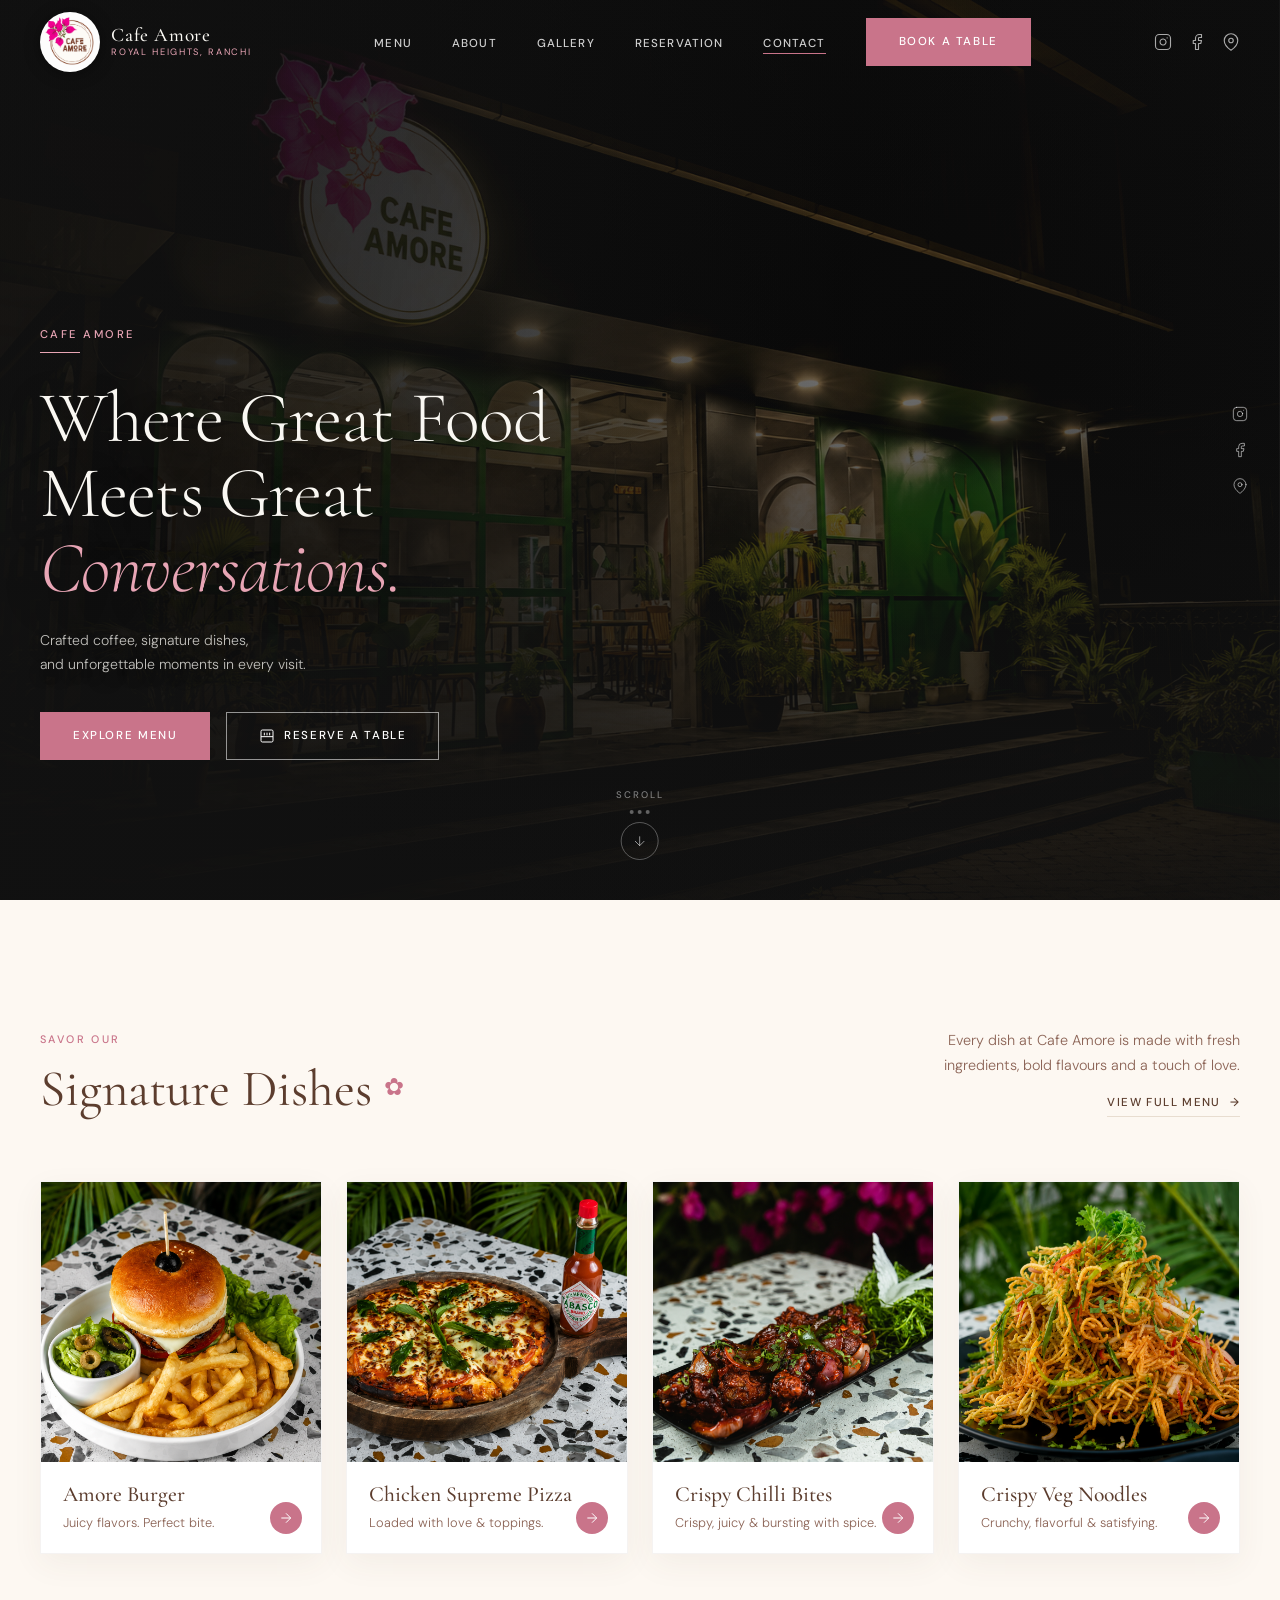
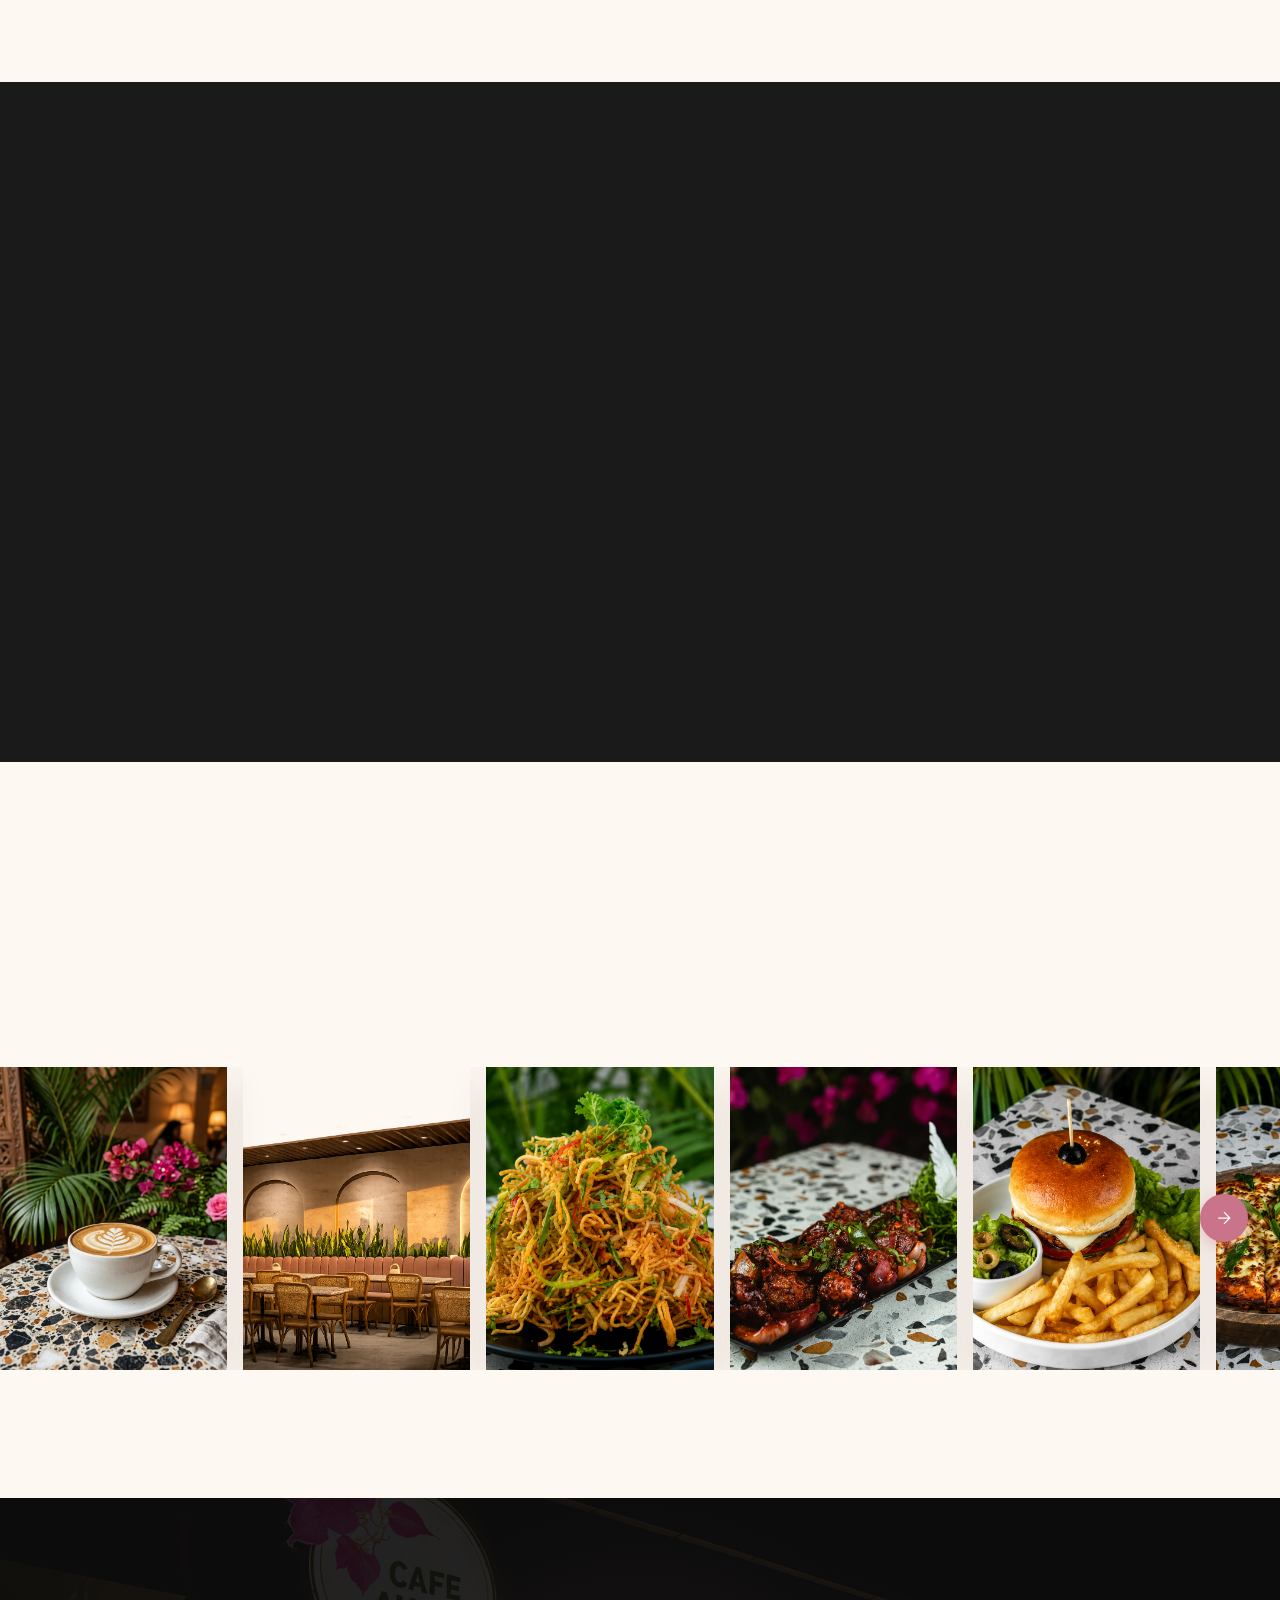
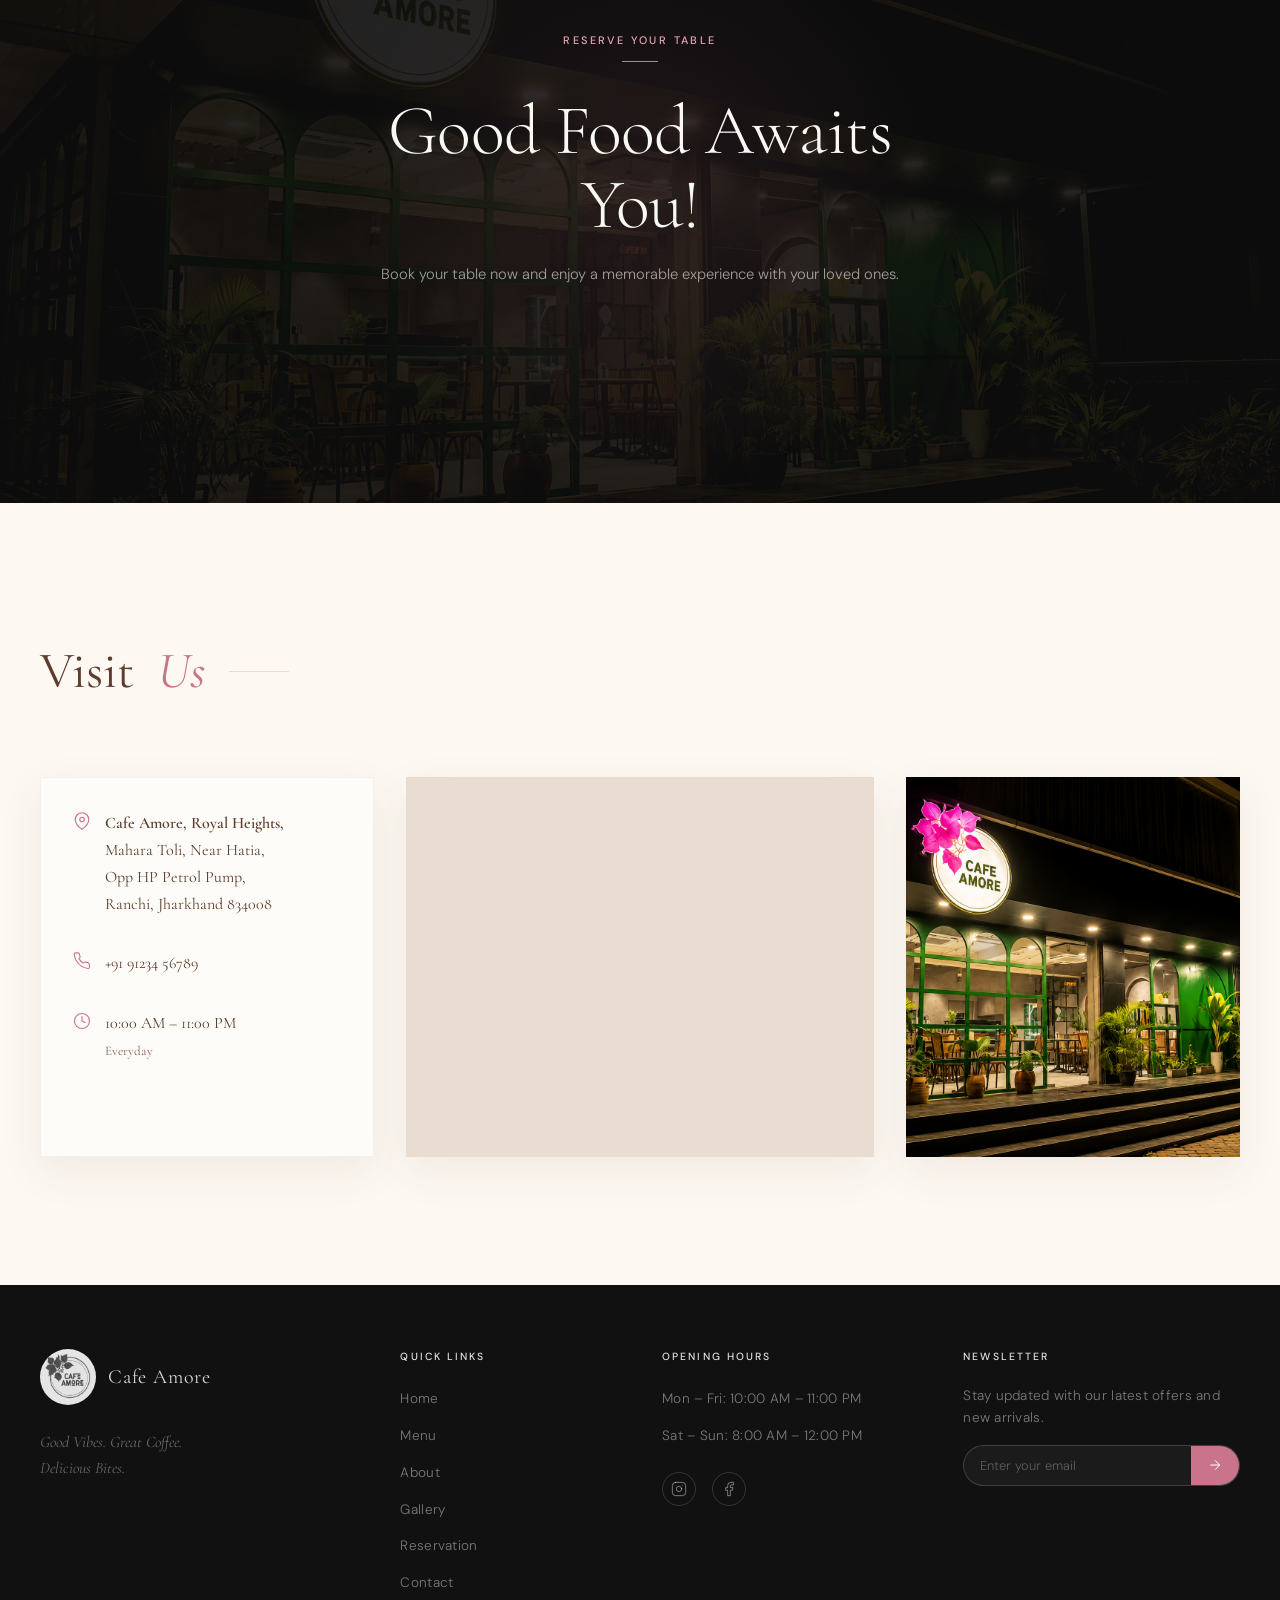
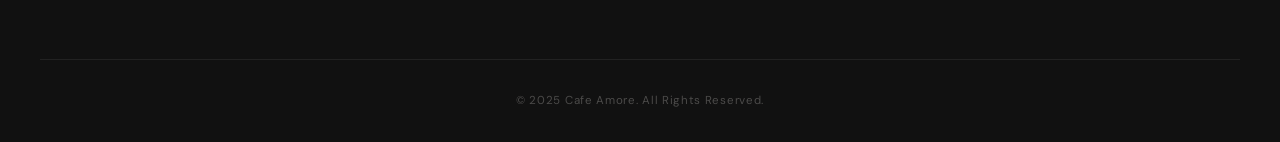
==== index.html @ 56b6f2d3 "first commit" ====
<!DOCTYPE html>
<html lang="en">
<head>
  <meta charset="UTF-8" />
  <meta name="viewport" content="width=device-width, initial-scale=1.0" />
  <meta name="description" content="Cafe Amore — Where Great Food Meets Great Conversations. Premium dining experience in Ranchi, Jharkhand. Crafted coffee, handcrafted meals, and a space you'll always want to return to." />
  <meta name="keywords" content="Cafe Amore, Ranchi cafe, Hatia restaurant, premium cafe Jharkhand, best cafe Ranchi" />
  <meta property="og:title" content="Cafe Amore — Where Great Food Meets Great Conversations" />
  <meta property="og:description" content="Premium dining in Ranchi. Crafted coffee, handcrafted meals, and a space you'll always want to return to." />
  <meta property="og:image" content="Hero Image.png" />
  <title>Cafe Amore — Where Great Food Meets Great Conversations</title>
  <link rel="icon" type="image/png" href="Cafe LOGO.png" />
  <link rel="stylesheet" href="style-polished.css" />
</head>
<body>

  <!-- ══════════════════════════════ NAVIGATION ══════════════════════════════ -->
  <nav class="nav" id="nav" aria-label="Main navigation">
    <div class="nav-inner">
      <a href="index.html" class="nav-logo" aria-label="Cafe Amore Home">
        <img src="Cafe LOGO.png" alt="Cafe Amore Logo" />
        <div class="nav-logo-text">
          <span class="nav-logo-name">Cafe Amore</span>
          <span class="nav-logo-tagline">Royal Heights, Ranchi</span>
        </div>
      </a>

      <ul class="nav-links" role="list">
        <li><a href="menu.html" class="nav-link" id="nav-menu">Menu</a></li>
        <li><a href="#about" class="nav-link" id="nav-about">About</a></li>
        <li><a href="#gallery" class="nav-link" id="nav-gallery">Gallery</a></li>
        <li><a href="#reservation" class="nav-link" id="nav-reservation">Reservation</a></li>
        <li><a href="#visit" class="nav-link" id="nav-contact">Contact</a></li>
        <li>
          <a href="menu.html" class="btn btn-rose nav-cta" id="nav-book">Book a Table</a>
        </li>
      </ul>

      <div class="nav-social" aria-label="Social links">
        <a href="https://instagram.com/cafeamore.ranchi" target="_blank" rel="noopener noreferrer" aria-label="Instagram" class="nav-social-link">
          <svg width="18" height="18" viewBox="0 0 24 24" fill="none" stroke="currentColor" stroke-width="1.5" stroke-linecap="round" stroke-linejoin="round"><rect x="2" y="2" width="20" height="20" rx="5" ry="5"/><path d="M16 11.37A4 4 0 1 1 12.63 8 4 4 0 0 1 16 11.37z"/><line x1="17.5" y1="6.5" x2="17.51" y2="6.5"/></svg>
        </a>
        <a href="https://facebook.com/cafeamore" target="_blank" rel="noopener noreferrer" aria-label="Facebook" class="nav-social-link">
          <svg width="18" height="18" viewBox="0 0 24 24" fill="none" stroke="currentColor" stroke-width="1.5" stroke-linecap="round" stroke-linejoin="round"><path d="M18 2h-3a5 5 0 0 0-5 5v3H7v4h3v8h4v-8h3l1-4h-4V7a1 1 0 0 1 1-1h3z"/></svg>
        </a>
        <a href="https://maps.app.goo.gl/cafeamore" target="_blank" rel="noopener noreferrer" aria-label="Location" class="nav-social-link">
          <svg width="18" height="18" viewBox="0 0 24 24" fill="none" stroke="currentColor" stroke-width="1.5" stroke-linecap="round" stroke-linejoin="round"><path d="M21 10c0 7-9 13-9 13s-9-6-9-13a9 9 0 0 1 18 0z"/><circle cx="12" cy="10" r="3"/></svg>
        </a>
      </div>

      <button class="nav-hamburger" id="hamburger" aria-label="Open menu" aria-expanded="false">
        <span></span><span></span><span></span>
      </button>
    </div>
  </nav>

  <!-- Mobile Nav -->
  <div class="nav-mobile" id="mobileNav" role="dialog" aria-modal="true" aria-label="Mobile navigation">
    <a href="menu.html" class="nav-mobile-link" id="mob-menu">Menu</a>
    <a href="#about" class="nav-mobile-link" id="mob-about">About</a>
    <a href="#gallery" class="nav-mobile-link" id="mob-gallery">Gallery</a>
    <a href="#reservation" class="nav-mobile-link" id="mob-reservation">Reservation</a>
    <a href="#visit" class="nav-mobile-link" id="mob-visit">Contact</a>
    <a href="menu.html" class="btn btn-rose" id="mob-fullmenu" style="margin-top: 1rem;">Book a Table</a>
  </div>

  <main>

    <!-- ════════════════════════════════ HERO ════════════════════════════════ -->
    <section class="hero" id="hero" aria-labelledby="hero-heading">
      <div class="hero-bg" id="heroBg"></div>
      <div class="hero-overlay"></div>

      <!-- Hero social sidebar -->
      <div class="hero-sidebar" aria-label="Social links">
        <a href="https://instagram.com/cafeamore.ranchi" target="_blank" rel="noopener noreferrer" aria-label="Instagram" class="hero-sidebar-link">
          <svg width="16" height="16" viewBox="0 0 24 24" fill="none" stroke="currentColor" stroke-width="1.5" stroke-linecap="round" stroke-linejoin="round"><rect x="2" y="2" width="20" height="20" rx="5" ry="5"/><path d="M16 11.37A4 4 0 1 1 12.63 8 4 4 0 0 1 16 11.37z"/><line x1="17.5" y1="6.5" x2="17.51" y2="6.5"/></svg>
        </a>
        <a href="https://facebook.com/cafeamore" target="_blank" rel="noopener noreferrer" aria-label="Facebook" class="hero-sidebar-link">
          <svg width="16" height="16" viewBox="0 0 24 24" fill="none" stroke="currentColor" stroke-width="1.5" stroke-linecap="round" stroke-linejoin="round"><path d="M18 2h-3a5 5 0 0 0-5 5v3H7v4h3v8h4v-8h3l1-4h-4V7a1 1 0 0 1 1-1h3z"/></svg>
        </a>
        <a href="#visit" aria-label="Location" class="hero-sidebar-link">
          <svg width="16" height="16" viewBox="0 0 24 24" fill="none" stroke="currentColor" stroke-width="1.5" stroke-linecap="round" stroke-linejoin="round"><path d="M21 10c0 7-9 13-9 13s-9-6-9-13a9 9 0 0 1 18 0z"/><circle cx="12" cy="10" r="3"/></svg>
        </a>
      </div>

      <div class="hero-content">
        <p class="hero-label" aria-label="Restaurant name">Cafe Amore</p>
        <div class="hero-label-line"></div>
        <h1 class="hero-title" id="hero-heading">
          Where Great Food<br />
          Meets Great<br />
          <em>Conversations.</em>
        </h1>
        <p class="hero-sub">Crafted coffee, signature dishes,<br>and unforgettable moments in every visit.</p>
        <div class="hero-actions">
          <a href="menu.html" class="btn btn-rose" id="hero-menu-btn">Explore Menu</a>
          <a href="#visit" class="btn btn-hero-outline" id="hero-reserve-btn">
            <svg width="16" height="16" viewBox="0 0 24 24" fill="none" stroke="currentColor" stroke-width="1.5"><rect x="3" y="3" width="18" height="18" rx="2"/><path d="M8 7v4M12 7v4M16 7v4M3 13h18"/></svg>
            Reserve a Table
          </a>
        </div>
      </div>

      <div class="hero-scroll" id="heroScroll" aria-label="Scroll down" role="button" tabindex="0">
        <span class="hero-scroll-text">Scroll</span>
        <div class="hero-scroll-dots">
          <span></span><span></span><span></span>
        </div>
        <div class="hero-scroll-circle">
          <svg width="16" height="16" viewBox="0 0 24 24" fill="none" stroke="currentColor" stroke-width="1.5"><path d="M12 5v14M5 12l7 7 7-7"/></svg>
        </div>
      </div>
    </section>

    <!-- ════════════════════════════ SIGNATURE DISHES ════════════════════════ -->
    <section class="dishes section-pad" id="dishes" aria-labelledby="dishes-heading">
      <div class="container">
        <div class="dishes-header">
          <div class="dishes-header-left">
            <p class="t-label reveal">Savor Our</p>
            <h2 class="dishes-title reveal reveal-delay-1" id="dishes-heading">
              Signature Dishes <span class="dishes-title-icon" aria-hidden="true">✿</span>
            </h2>
          </div>
          <div class="dishes-header-right">
            <p class="dishes-header-desc reveal reveal-delay-2">Every dish at Cafe Amore is made with fresh ingredients, bold flavours and a touch of love.</p>
            <a href="menu.html" class="dishes-view-all reveal reveal-delay-3" id="view-menu-btn">View Full Menu &nbsp;→</a>
          </div>
        </div>

        <div class="dishes-grid">
          <!-- Burger -->
          <article class="dish-card reveal reveal-delay-1" id="dish-burger">
            <div class="dish-card-img-wrap">
              <img
                src="Food Photo/ChatGPT Image Jul 7, 2026, 12_24_43 AM.png"
                alt="Amore Classic Burger with fries"
                class="dish-card-img"
                loading="lazy"
              />
            </div>
            <div class="dish-card-body">
              <h3 class="dish-name">Amore Burger</h3>
              <p class="dish-desc">Juicy flavors. Perfect bite.</p>
              <a href="menu.html" class="dish-arrow" aria-label="View Amore Burger">
                <svg width="16" height="16" viewBox="0 0 24 24" fill="none" stroke="currentColor" stroke-width="1.5"><path d="M5 12h14M12 5l7 7-7 7"/></svg>
              </a>
            </div>
          </article>

          <!-- Pizza -->
          <article class="dish-card reveal reveal-delay-2" id="dish-pizza">
            <div class="dish-card-img-wrap">
              <img
                src="Food Photo/ChatGPT Image Jul 7, 2026, 12_24_46 AM.png"
                alt="Chicken Supreme Pizza on wooden board"
                class="dish-card-img"
                loading="lazy"
              />
            </div>
            <div class="dish-card-body">
              <h3 class="dish-name">Chicken Supreme Pizza</h3>
              <p class="dish-desc">Loaded with love & toppings.</p>
              <a href="menu.html" class="dish-arrow" aria-label="View Chicken Supreme Pizza">
                <svg width="16" height="16" viewBox="0 0 24 24" fill="none" stroke="currentColor" stroke-width="1.5"><path d="M5 12h14M12 5l7 7-7 7"/></svg>
              </a>
            </div>
          </article>

          <!-- Chicken Starter -->
          <article class="dish-card reveal reveal-delay-3" id="dish-chicken">
            <div class="dish-card-img-wrap">
              <img
                src="Food Photo/ChatGPT Image Jul 7, 2026, 12_24_40 AM.png"
                alt="Crispy Chilli Bites on terrazzo table"
                class="dish-card-img"
                loading="lazy"
              />
            </div>
            <div class="dish-card-body">
              <h3 class="dish-name">Crispy Chilli Bites</h3>
              <p class="dish-desc">Crispy, juicy & bursting with spice.</p>
              <a href="menu.html" class="dish-arrow" aria-label="View Crispy Chilli Bites">
                <svg width="16" height="16" viewBox="0 0 24 24" fill="none" stroke="currentColor" stroke-width="1.5"><path d="M5 12h14M12 5l7 7-7 7"/></svg>
              </a>
            </div>
          </article>

          <!-- Veg Noodles -->
          <article class="dish-card reveal reveal-delay-4" id="dish-noodles">
            <div class="dish-card-img-wrap">
              <img
                src="Food Photo/ChatGPT Image Jul 7, 2026, 12_26_10 AM.png"
                alt="Crispy Veg Noodles piled high"
                class="dish-card-img"
                loading="lazy"
              />
            </div>
            <div class="dish-card-body">
              <h3 class="dish-name">Crispy Veg Noodles</h3>
              <p class="dish-desc">Crunchy, flavorful & satisfying.</p>
              <a href="menu.html" class="dish-arrow" aria-label="View Crispy Veg Noodles">
                <svg width="16" height="16" viewBox="0 0 24 24" fill="none" stroke="currentColor" stroke-width="1.5"><path d="M5 12h14M12 5l7 7-7 7"/></svg>
              </a>
            </div>
          </article>
        </div>
      </div>
    </section>

    <!-- ═══════════════════════════════ ABOUT ════════════════════════════════ -->
    <section class="about" id="about" aria-labelledby="about-heading">
      <div class="about-inner">
        <div class="about-image-wrap reveal-left">
          <img
            src="Interior.png"
            alt="Cafe Amore warm interior with arched walls and pink banquette"
            class="about-image"
            loading="lazy"
          />
        </div>
        <div class="about-content">
          <p class="t-label reveal" style="color: var(--rose);">Our Story</p>
          <div class="about-label-line reveal reveal-delay-1"></div>
          <h2 class="about-heading reveal reveal-delay-2" id="about-heading">
            More Than Just<br>a <em>Cafe.</em>
          </h2>
          <p class="about-text reveal reveal-delay-3">
            Cafe Amore is a space crafted for conversations, celebrations and slow evenings. From the aroma of freshly brewed coffee to the finest ingredients on your plate, every detail is designed to make your moments unforgettable.
          </p>
          <a href="menu.html" class="btn btn-rose-outline reveal reveal-delay-4" id="about-menu-btn">
            Discover Our Story
          </a>
        </div>
      </div>
    </section>

    <!-- ══════════════════════════════ GALLERY ═══════════════════════════════ -->
    <section class="gallery section-pad" id="gallery" aria-labelledby="gallery-heading">
      <div class="container">
        <div class="gallery-header">
          <div class="gallery-header-left">
            <h2 class="gallery-title reveal" id="gallery-heading">
              A Glimpse of<br><em>Amore</em>
            </h2>
          </div>
          <a href="#gallery" class="gallery-view-all reveal reveal-delay-2" id="view-gallery-btn">View Gallery &nbsp;→</a>
        </div>
      </div>

      <div class="gallery-strip">
        <div class="gallery-strip-inner" id="galleryStrip">
          <div class="gallery-strip-item" id="gal-1" role="button" tabindex="0" aria-label="View photo">
            <img src="coffee.png" alt="Cafe Amore signature coffee" class="gallery-strip-img" loading="lazy" />
          </div>
          <div class="gallery-strip-item" id="gal-2" role="button" tabindex="0" aria-label="View photo">
            <img src="Interior.png" alt="Cafe Amore interior arches" class="gallery-strip-img" loading="lazy" />
          </div>
          <div class="gallery-strip-item" id="gal-3" role="button" tabindex="0" aria-label="View photo">
            <img src="Food Photo/ChatGPT Image Jul 7, 2026, 12_26_10 AM.png" alt="Veg Noodles" class="gallery-strip-img" loading="lazy" />
          </div>
          <div class="gallery-strip-item" id="gal-4" role="button" tabindex="0" aria-label="View photo">
            <img src="Food Photo/ChatGPT Image Jul 7, 2026, 12_24_40 AM.png" alt="Chicken starter" class="gallery-strip-img" loading="lazy" />
          </div>
          <div class="gallery-strip-item" id="gal-5" role="button" tabindex="0" aria-label="View photo">
            <img src="Food Photo/ChatGPT Image Jul 7, 2026, 12_24_43 AM.png" alt="Amore Burger" class="gallery-strip-img" loading="lazy" />
          </div>
          <div class="gallery-strip-item" id="gal-6" role="button" tabindex="0" aria-label="View photo">
            <img src="Food Photo/ChatGPT Image Jul 7, 2026, 12_24_46 AM.png" alt="Pizza" class="gallery-strip-img" loading="lazy" />
          </div>
        </div>
        <button class="gallery-arrow" id="galleryNext" aria-label="Next photos">
          <svg width="20" height="20" viewBox="0 0 24 24" fill="none" stroke="currentColor" stroke-width="1.5"><path d="M5 12h14M12 5l7 7-7 7"/></svg>
        </button>
      </div>
    </section>

    <!-- Lightbox -->
    <div class="lightbox" id="lightbox" role="dialog" aria-modal="true" aria-label="Image lightbox">
      <span class="lightbox-close" id="lightboxClose" aria-label="Close lightbox">&times;</span>
      <img src="" alt="" id="lightboxImg" />
    </div>

    <!-- ════════════════════════════ RESERVATION CTA ══════════════════════════ -->
    <section class="reservation" id="reservation" aria-labelledby="reservation-heading">
      <div class="reservation-bg" id="reservationBg"></div>
      <div class="reservation-overlay"></div>
      <div class="reservation-content">
        <p class="reservation-label reveal">Reserve Your Table</p>
        <div class="reservation-label-line reveal reveal-delay-1"></div>
        <h2 class="reservation-title reveal reveal-delay-2" id="reservation-heading">
          Good Food Awaits You!
        </h2>
        <p class="reservation-sub reveal reveal-delay-3">
          Book your table now and enjoy a memorable experience with your loved ones.
        </p>
        <div class="reservation-actions reveal reveal-delay-4">
          <a href="tel:+919999999999" class="btn btn-rose" id="reserve-call-btn">
            Book a Table
          </a>
        </div>
      </div>
    </section>

    <!-- ════════════════════════════ VISIT US ════════════════════════════════ -->
    <section class="visit section-pad" id="visit" aria-labelledby="visit-heading">
      <div class="container">
        <h2 class="visit-title reveal" id="visit-heading">
          Visit <em>Us</em>
          <span class="visit-title-line"></span>
        </h2>

        <div class="visit-grid">
          <!-- Info column -->
          <div class="visit-info reveal">
            <div class="visit-block">
              <div class="visit-icon">
                <svg width="18" height="18" viewBox="0 0 24 24" fill="none" stroke="currentColor" stroke-width="1.5" stroke-linecap="round" stroke-linejoin="round"><path d="M21 10c0 7-9 13-9 13s-9-6-9-13a9 9 0 0 1 18 0z"/><circle cx="12" cy="10" r="3"/></svg>
              </div>
              <address style="font-style: normal;">
                <strong>Cafe Amore, Royal Heights,</strong><br>
                Mahara Toli, Near Hatia,<br>
                Opp HP Petrol Pump,<br>
                Ranchi, Jharkhand 834008
              </address>
            </div>
            <div class="visit-block">
              <div class="visit-icon">
                <svg width="18" height="18" viewBox="0 0 24 24" fill="none" stroke="currentColor" stroke-width="1.5" stroke-linecap="round" stroke-linejoin="round"><path d="M22 16.92v3a2 2 0 0 1-2.18 2 19.79 19.79 0 0 1-8.63-3.07A19.5 19.5 0 0 1 4.69 12 19.79 19.79 0 0 1 1.61 3.41 2 2 0 0 1 3.6 1.23h3a2 2 0 0 1 2 1.72 12.84 12.84 0 0 0 .7 2.81 2 2 0 0 1-.45 2.11L7.91 8.83a16 16 0 0 0 6 6l.91-.91a2 2 0 0 1 2.11-.45 12.84 12.84 0 0 0 2.81.7A2 2 0 0 1 21.5 16a.07.07 0 0 1 0-.08z"/></svg>
              </div>
              <p>+91 91234 56789</p>
            </div>
            <div class="visit-block">
              <div class="visit-icon">
                <svg width="18" height="18" viewBox="0 0 24 24" fill="none" stroke="currentColor" stroke-width="1.5" stroke-linecap="round" stroke-linejoin="round"><circle cx="12" cy="12" r="10"/><polyline points="12 6 12 12 16 14"/></svg>
              </div>
              <p>10:00 AM – 11:00 PM<br><span style="font-size:0.82rem; color: var(--brown-light);">Everyday</span></p>
            </div>
          </div>

          <!-- Map column -->
          <div class="visit-map reveal reveal-delay-1">
            <iframe
              src="https://www.google.com/maps/embed?pb=!1m18!1m12!1m3!1d3662.5!2d85.3151!3d23.3453!2m3!1f0!2f0!3f0!3m2!1i1024!2i768!4f13.1!3m3!1m2!1s0x39f4e197f5b4b3b7%3A0x4c7e6c7b5c6d7e8f!2sHatia%2C%20Ranchi%2C%20Jharkhand!5e0!3m2!1sen!2sin!4v1"
              title="Cafe Amore location map"
              allowfullscreen=""
              loading="lazy"
              referrerpolicy="no-referrer-when-downgrade"
            ></iframe>
          </div>

          <!-- Exterior image column -->
          <div class="visit-exterior reveal reveal-delay-2">
            <img src="Hero Image.png" alt="Cafe Amore exterior night view" loading="lazy" />
          </div>
        </div>
      </div>
    </section>

  </main>

  <!-- ══════════════════════════════ FOOTER ════════════════════════════════ -->
  <footer class="footer" role="contentinfo">
    <div class="container">
      <div class="footer-inner">
        <!-- Brand -->
        <div class="footer-brand">
          <div class="footer-logo">
            <img src="Cafe LOGO.png" alt="Cafe Amore Logo" />
            <span class="footer-logo-name">Cafe Amore</span>
          </div>
          <p class="footer-tagline">Good Vibes. Great Coffee.<br/>Delicious Bites.</p>
        </div>

        <!-- Quick Links -->
        <div>
          <p class="footer-col-title">Quick Links</p>
          <ul class="footer-col-links" role="list">
            <li><a href="index.html" class="footer-col-link">Home</a></li>
            <li><a href="menu.html" class="footer-col-link">Menu</a></li>
            <li><a href="#about" class="footer-col-link">About</a></li>
            <li><a href="#gallery" class="footer-col-link">Gallery</a></li>
            <li><a href="#reservation" class="footer-col-link">Reservation</a></li>
            <li><a href="#visit" class="footer-col-link">Contact</a></li>
          </ul>
        </div>

        <!-- Hours -->
        <div>
          <p class="footer-col-title">Opening Hours</p>
          <ul class="footer-col-links" role="list">
            <li><span class="footer-col-link">Mon – Fri: 10:00 AM – 11:00 PM</span></li>
            <li><span class="footer-col-link">Sat – Sun: 8:00 AM – 12:00 PM</span></li>
          </ul>
          <div class="footer-social" style="margin-top: 1.5rem;">
            <a href="https://instagram.com/cafeamore.ranchi" target="_blank" rel="noopener noreferrer" aria-label="Instagram" class="footer-social-icon">
              <svg width="16" height="16" viewBox="0 0 24 24" fill="none" stroke="currentColor" stroke-width="1.5" stroke-linecap="round" stroke-linejoin="round"><rect x="2" y="2" width="20" height="20" rx="5" ry="5"/><path d="M16 11.37A4 4 0 1 1 12.63 8 4 4 0 0 1 16 11.37z"/><line x1="17.5" y1="6.5" x2="17.51" y2="6.5"/></svg>
            </a>
            <a href="https://facebook.com/cafeamore" target="_blank" rel="noopener noreferrer" aria-label="Facebook" class="footer-social-icon">
              <svg width="16" height="16" viewBox="0 0 24 24" fill="none" stroke="currentColor" stroke-width="1.5" stroke-linecap="round" stroke-linejoin="round"><path d="M18 2h-3a5 5 0 0 0-5 5v3H7v4h3v8h4v-8h3l1-4h-4V7a1 1 0 0 1 1-1h3z"/></svg>
            </a>
          </div>
        </div>

        <!-- Newsletter -->
        <div>
          <p class="footer-col-title">Newsletter</p>
          <p class="footer-col-link" style="margin-bottom: 1rem; display: block;">Stay updated with our latest offers and new arrivals.</p>
          <form class="footer-newsletter" id="newsletter-form" onsubmit="return false;">
            <input type="email" placeholder="Enter your email" aria-label="Email for newsletter" id="newsletter-email" />
            <button type="submit" aria-label="Subscribe" id="newsletter-submit">
              <svg width="16" height="16" viewBox="0 0 24 24" fill="none" stroke="currentColor" stroke-width="1.5"><path d="M5 12h14M12 5l7 7-7 7"/></svg>
            </button>
          </form>
        </div>
      </div>

      <div class="footer-bottom">
        <p class="footer-copy">© 2025 Cafe Amore. All Rights Reserved.</p>
      </div>
    </div>
  </footer>

  <script src="app.js"></script>
</body>
</html>
---- style-polished.css ----
/* ============================================================
   CAFE AMORE — PREMIUM DESIGN SYSTEM v2
   Inspired by reference template layout & design philosophy
   ============================================================ */

@import url('https://fonts.googleapis.com/css2?family=Cormorant+Garamond:ital,wght@0,300;0,400;0,500;0,600;1,300;1,400;1,500;1,600&family=DM+Sans:wght@300;400;500&display=swap');

/* ── Custom Properties ─────────────────────────────────────── */
:root {
  /* Brand Colors — warm, premium restaurant palette */
  --ivory:        #FAF8F3;
  --cream:        #F5EDE0;
  --cream-light:  #FDF8F2;
  --cream-dark:   #E8DDD0;
  --brown:        #5C3D2E;
  --brown-light:  #8B6355;
  --charcoal:     #1A1A1A;
  --dark:         #111111;
  --rose:         #C9748A;
  --rose-dark:    #A85470;
  --rose-light:   #E8A5B5;
  --rose-pale:    #F7EDF0;
  --white:        #FFFFFF;

  /* Typography */
  --font-serif:   'Cormorant Garamond', Georgia, serif;
  --font-sans:    'DM Sans', -apple-system, sans-serif;

  /* Spacing */
  --space-xs:     0.5rem;
  --space-sm:     1rem;
  --space-md:     2rem;
  --space-lg:     4rem;
  --space-xl:     6rem;
  --space-2xl:    8rem;
  --space-3xl:    12rem;

  /* Transitions */
  --ease-luxury:  cubic-bezier(0.25, 0.46, 0.45, 0.94);
  --ease-smooth:  cubic-bezier(0.4, 0, 0.2, 1);
  --duration-slow: 0.8s;
  --duration-med:  0.4s;
  --duration-fast: 0.2s;

  /* Layout */
  --container:    1280px;
  --nav-h:        84px;
}

/* ── Reset ─────────────────────────────────────────────────── */
*, *::before, *::after {
  box-sizing: border-box;
  margin: 0;
  padding: 0;
}

html {
  scroll-behavior: smooth;
  font-size: 16px;
  -webkit-font-smoothing: antialiased;
  -moz-osx-font-smoothing: grayscale;
}

body {
  font-family: var(--font-sans);
  background-color: var(--ivory);
  color: var(--charcoal);
  line-height: 1.6;
  overflow-x: hidden;
}

img {
  display: block;
  max-width: 100%;
  height: auto;
}

a {
  text-decoration: none;
  color: inherit;
}

ul, ol {
  list-style: none;
}

button {
  cursor: pointer;
  border: none;
  background: none;
  font-family: inherit;
}

/* ── Layout Utilities ──────────────────────────────────────── */
.container {
  max-width: var(--container);
  margin: 0 auto;
  padding: 0 2.5rem;
}

.section-pad {
  padding: var(--space-2xl) 0;
}

/* ── Typography ────────────────────────────────────────────── */
.t-label {
  font-family: var(--font-sans);
  font-size: 0.68rem;
  font-weight: 500;
  letter-spacing: 0.22em;
  text-transform: uppercase;
  color: var(--rose);
}

/* ── Buttons ───────────────────────────────────────────────── */
.btn {
  display: inline-flex;
  align-items: center;
  gap: 0.55rem;
  padding: 0.85rem 2rem;
  font-family: var(--font-sans);
  font-size: 0.72rem;
  font-weight: 500;
  letter-spacing: 0.14em;
  text-transform: uppercase;
  transition: all var(--duration-med) var(--ease-luxury);
  cursor: pointer;
  border: none;
}

.btn-rose {
  background: var(--rose);
  color: var(--white);
  border: 1.5px solid var(--rose);
}

.btn-rose:hover {
  background: var(--rose-dark);
  border-color: var(--rose-dark);
  transform: translateY(-2px);
  box-shadow: 0 10px 30px rgba(201,116,138,0.3);
}

.btn-hero-outline {
  background: transparent;
  color: var(--white);
  border: 1.5px solid rgba(255,255,255,0.55);
}

.btn-hero-outline:hover {
  background: rgba(255,255,255,0.1);
  border-color: rgba(255,255,255,0.85);
  transform: translateY(-2px);
}

.btn-rose-outline {
  background: transparent;
  color: var(--rose);
  border: 1.5px solid var(--rose);
  padding: 0.85rem 2.2rem;
  font-size: 0.7rem;
  font-weight: 500;
  letter-spacing: 0.14em;
  text-transform: uppercase;
  display: inline-flex;
  align-items: center;
  transition: all var(--duration-med) var(--ease-luxury);
}

.btn-rose-outline:hover {
  background: var(--rose);
  color: var(--white);
  transform: translateY(-2px);
  box-shadow: 0 8px 25px rgba(201,116,138,0.25);
}

/* ── Navigation ────────────────────────────────────────────── */
.nav {
  position: fixed;
  top: 0;
  left: 0;
  right: 0;
  z-index: 1000;
  height: var(--nav-h);
  display: flex;
  align-items: center;
  transition: background var(--duration-med) var(--ease-smooth),
              backdrop-filter var(--duration-med),
              box-shadow var(--duration-med);
}

.nav.scrolled {
  background: rgba(250, 248, 243, 0.92);
  backdrop-filter: blur(28px);
  -webkit-backdrop-filter: blur(28px);
  box-shadow: 0 12px 38px rgba(26, 26, 26, 0.08),
              0 1px 0 rgba(92,61,46,0.10);
}

.nav-inner {
  width: 100%;
  max-width: var(--container);
  margin: 0 auto;
  padding: 0 2.5rem;
  display: flex;
  align-items: center;
  justify-content: space-between;
  gap: 2rem;
}

.nav-logo {
  display: flex;
  align-items: center;
  gap: 0.7rem;
}

.nav-logo img {
  width: 60px;
  height: 60px;
  object-fit: contain;
  border-radius: 50%;
  transition: transform var(--duration-med) var(--ease-luxury);
}

.nav.scrolled .nav-logo img {
  /* On scrolled (cream bg): logo shows normally */
}

.nav:not(.scrolled) .nav-logo img {
  mix-blend-mode: luminosity;
  filter: drop-shadow(0 2px 8px rgba(0,0,0,0.4));
}

.nav-logo img:hover {
  transform: scale(1.06) rotate(-4deg);
}

.nav-logo-text {
  display: flex;
  flex-direction: column;
  line-height: 1;
  gap: 0.18rem;
}

.nav-logo-name {
  font-family: var(--font-serif);
  font-size: 1.2rem;
  font-weight: 500;
  letter-spacing: 0.04em;
  color: var(--ivory);
  transition: color var(--duration-fast);
}

.nav-logo-tagline {
  font-family: var(--font-sans);
  font-size: 0.58rem;
  font-weight: 400;
  letter-spacing: 0.18em;
  text-transform: uppercase;
  color: var(--rose-light);
  transition: color var(--duration-fast);
}

.nav.scrolled .nav-logo-name { color: var(--brown); }
.nav.scrolled .nav-logo-tagline { color: var(--rose); }

.nav-links {
  display: flex;
  align-items: center;
  gap: 2.5rem;
  flex: 1;
  justify-content: center;
}

.nav-link {
  font-family: var(--font-sans);
  font-size: 0.72rem;
  font-weight: 500;
  letter-spacing: 0.1em;
  text-transform: uppercase;
  color: rgba(255,255,255,0.8);
  transition: color var(--duration-fast);
  position: relative;
}

.nav-link::after {
  content: '';
  position: absolute;
  bottom: -3px;
  left: 0;
  width: 0;
  height: 1px;
  background: var(--rose);
  transition: width var(--duration-med) var(--ease-luxury);
}

.nav-link:hover::after,
.nav-link.active::after { width: 100%; }

.nav-link:hover { color: var(--white); }

.nav.scrolled .nav-link { color: var(--brown-light); }
.nav.scrolled .nav-link:hover { color: var(--brown); }

.nav-cta {
  white-space: nowrap;
}

.nav-social {
  display: flex;
  align-items: center;
  gap: 1rem;
}

.nav-social-link {
  color: rgba(255,255,255,0.65);
  transition: color var(--duration-fast);
  display: flex;
  align-items: center;
}

.nav-social-link:hover { color: var(--white); }

.nav.scrolled .nav-social-link { color: var(--brown-light); }
.nav.scrolled .nav-social-link:hover { color: var(--brown); }

/* Mobile Menu */
.nav-hamburger {
  display: none;
  flex-direction: column;
  gap: 5px;
  padding: 8px;
  cursor: pointer;
}

.nav-hamburger span {
  display: block;
  width: 22px;
  height: 1.5px;
  background: var(--ivory);
  transition: all var(--duration-med) var(--ease-smooth);
}

.nav.scrolled .nav-hamburger span { background: var(--brown); }

.nav-hamburger.open span:nth-child(1) { transform: rotate(45deg) translate(4.7px, 4.7px); }
.nav-hamburger.open span:nth-child(2) { opacity: 0; width: 0; }
.nav-hamburger.open span:nth-child(3) { transform: rotate(-45deg) translate(4.7px, -4.7px); }

.nav-mobile {
  display: flex;
  position: fixed;
  top: var(--nav-h);
  left: 0;
  right: 0;
  height: calc(100dvh - var(--nav-h));
  background: var(--ivory);
  z-index: 999;
  flex-direction: column;
  align-items: center;
  justify-content: center;
  gap: 2.6rem;
  opacity: 0;
  visibility: hidden;
  pointer-events: none;
  transform: translateY(-12px);
  transition: opacity .35s ease, transform .35s ease, visibility .35s ease;
}

.nav-mobile.open {
  opacity: 1;
  visibility: visible;
  pointer-events: all;
  transform: translateY(0);
}

.nav-mobile-link {
  font-family: var(--font-serif);
  font-size: 2.5rem;
  font-weight: 300;
  color: var(--brown);
  letter-spacing: 0.03em;
  transition: color var(--duration-fast);
}

.nav-mobile-link:hover { color: var(--rose); }

/* ── Hero Section ──────────────────────────────────────────── */
.hero {
  position: relative;
  height: 100dvh;
  min-height: 700px;
  display: flex;
  align-items: flex-end;
  overflow: hidden;
}

.hero-bg {
  position: absolute;
  inset: 0;
  background-image: url('Hero Image.png');
  background-size: cover;
  background-position: 58% center;
  transform: scale(1.05);
  transition: transform 8s var(--ease-luxury);
  will-change: transform;
  filter: brightness(0.82) contrast(1.06) saturate(0.96);
}

.hero-bg.loaded { transform: scale(1); }

.hero-overlay {
  position: absolute;
  inset: 0;
  background:
    radial-gradient(circle at 72% 38%, rgba(17,17,17,0.08) 0%, rgba(17,17,17,0.38) 58%, rgba(17,17,17,0.72) 100%),
    linear-gradient(90deg,
      rgba(17,17,17,0.84) 0%,
      rgba(17,17,17,0.68) 36%,
      rgba(17,17,17,0.38) 66%,
      rgba(17,17,17,0.58) 100%
    ),
    linear-gradient(180deg,
      rgba(17,17,17,0.28) 0%,
      rgba(17,17,17,0.12) 42%,
      rgba(17,17,17,0.88) 100%
    );
}

/* Hero Social Sidebar */
.hero-sidebar {
  position: absolute;
  right: 2rem;
  top: 50%;
  transform: translateY(-50%);
  z-index: 2;
  display: flex;
  flex-direction: column;
  gap: 1.25rem;
}

.hero-sidebar-link {
  color: rgba(255,255,255,0.55);
  transition: color var(--duration-fast), transform var(--duration-fast);
  display: flex;
  align-items: center;
}

.hero-sidebar-link:hover {
  color: var(--white);
  transform: scale(1.15);
}

.hero-content {
  position: relative;
  z-index: 2;
  width: 100%;
  max-width: var(--container);
  margin: 0 auto;
  padding: 0 2.5rem calc(var(--space-2xl) + 0.75rem);
}

.hero-label {
  font-family: var(--font-sans);
  font-size: 0.7rem;
  font-weight: 500;
  letter-spacing: 0.22em;
  text-transform: uppercase;
  color: var(--rose-light);
  margin-bottom: 0.5rem;
}

.hero-label-line {
  width: 40px;
  height: 1px;
  background: var(--rose-light);
  margin-bottom: 1.75rem;
}

.hero-title {
  font-family: var(--font-serif);
  font-size: clamp(2.75rem, 5.65vw, 5.75rem);
  font-weight: 300;
  line-height: 1.04;
  color: var(--ivory);
  letter-spacing: -0.012em;
  margin-bottom: 1.35rem;
  max-width: 620px;
  text-shadow: 0 12px 42px rgba(0,0,0,0.36);
}

.hero-title em {
  font-style: italic;
  color: var(--rose-light);
}

.hero-sub {
  font-family: var(--font-sans);
  font-size: 0.88rem;
  font-weight: 300;
  color: rgba(250,248,243,0.76);
  line-height: 1.72;
  margin-bottom: 2.25rem;
  max-width: 380px;
  text-shadow: 0 8px 28px rgba(0,0,0,0.32);
}

.hero-actions {
  display: flex;
  gap: 1rem;
  flex-wrap: wrap;
}

/* Hero Scroll */
.hero-scroll {
  position: absolute;
  bottom: 2.5rem;
  left: 50%;
  transform: translateX(-50%);
  display: flex;
  flex-direction: column;
  align-items: center;
  gap: 0.5rem;
  z-index: 2;
  cursor: pointer;
}

.hero-scroll-text {
  font-family: var(--font-sans);
  font-size: 0.6rem;
  font-weight: 500;
  letter-spacing: 0.22em;
  text-transform: uppercase;
  color: rgba(255,255,255,0.45);
}

.hero-scroll-dots {
  display: flex;
  gap: 4px;
}

.hero-scroll-dots span {
  width: 4px;
  height: 4px;
  background: rgba(255,255,255,0.35);
  border-radius: 50%;
  animation: dotPulse 1.5s ease-in-out infinite;
}

.hero-scroll-dots span:nth-child(2) { animation-delay: 0.2s; }
.hero-scroll-dots span:nth-child(3) { animation-delay: 0.4s; }

@keyframes dotPulse {
  0%, 100% { opacity: 0.35; }
  50% { opacity: 1; }
}

.hero-scroll-circle {
  width: 38px;
  height: 38px;
  border: 1px solid rgba(255,255,255,0.3);
  border-radius: 50%;
  display: flex;
  align-items: center;
  justify-content: center;
  color: rgba(255,255,255,0.55);
  transition: all var(--duration-med) var(--ease-luxury);
  animation: scrollBounce 2.5s ease-in-out infinite;
}

.hero-scroll:hover .hero-scroll-circle {
  background: rgba(255,255,255,0.1);
  border-color: rgba(255,255,255,0.6);
  color: var(--white);
}

@keyframes scrollBounce {
  0%, 100% { transform: translateY(0); }
  50% { transform: translateY(5px); }
}

/* ── Signature Dishes ──────────────────────────────────────── */
.dishes {
  background: var(--cream-light);
}

.dishes-header {
  display: flex;
  align-items: flex-end;
  justify-content: space-between;
  gap: 2rem;
  margin-bottom: var(--space-lg);
}

.dishes-header-left {
  flex: 1;
}

.dishes-title {
  font-family: var(--font-serif);
  font-size: clamp(2.2rem, 4vw, 3.8rem);
  font-weight: 400;
  color: var(--brown);
  line-height: 1.1;
  margin-top: 0.75rem;
  display: flex;
  align-items: center;
  gap: 0.75rem;
}

.dishes-title-icon {
  color: var(--rose);
  font-size: 1.5rem;
}

.dishes-header-right {
  flex: 1;
  max-width: 460px;
  display: flex;
  flex-direction: column;
  align-items: flex-end;
  gap: 1rem;
}

.dishes-header-desc {
  font-family: var(--font-sans);
  font-size: 0.9rem;
  font-weight: 300;
  color: var(--brown-light);
  line-height: 1.75;
  text-align: right;
  max-width: 320px;
}

.dishes-view-all {
  font-family: var(--font-sans);
  font-size: 0.72rem;
  font-weight: 500;
  letter-spacing: 0.12em;
  text-transform: uppercase;
  color: var(--brown);
  border-bottom: 1px solid var(--cream-dark);
  padding-bottom: 3px;
  transition: color var(--duration-fast), border-color var(--duration-fast);
  white-space: nowrap;
}

.dishes-view-all:hover {
  color: var(--rose);
  border-color: var(--rose);
}

.dishes-grid {
  display: grid;
  grid-template-columns: repeat(4, 1fr);
  gap: 1.5rem;
}

.dish-card {
  background: var(--white);
  overflow: hidden;
  cursor: pointer;
  border: 1px solid rgba(92,61,46,0.06);
  box-shadow: 0 10px 30px rgba(92,61,46,0.06);
  transition: transform var(--duration-med) var(--ease-luxury),
              box-shadow var(--duration-med) var(--ease-luxury),
              border-color var(--duration-med) var(--ease-luxury);
}

.dish-card:hover {
  transform: translateY(-9px);
  border-color: rgba(201,116,138,0.22);
  box-shadow: 0 26px 65px rgba(92,61,46,0.18);
}

.dish-card-img-wrap {
  position: relative;
  overflow: hidden;
  aspect-ratio: 1 / 1;
}

.dish-card-img {
  width: 100%;
  height: 100%;
  object-fit: cover;
  transition: transform 0.9s var(--ease-luxury);
}

.dish-card:hover .dish-card-img {
  transform: scale(1.06);
}

.dish-card-body {
  padding: 1.25rem 1.35rem 1.35rem;
  display: flex;
  flex-direction: column;
  gap: 0.3rem;
  position: relative;
}

.dish-name {
  font-family: var(--font-serif);
  font-size: 1.35rem;
  font-weight: 500;
  color: var(--brown);
  line-height: 1.2;
}

.dish-desc {
  font-family: var(--font-sans);
  font-size: 0.8rem;
  font-weight: 300;
  color: var(--brown-light);
  line-height: 1.5;
}

.dish-arrow {
  position: absolute;
  right: 1.2rem;
  bottom: 1.2rem;
  width: 32px;
  height: 32px;
  background: var(--rose);
  color: var(--white);
  border-radius: 50%;
  display: flex;
  align-items: center;
  justify-content: center;
  transition: all var(--duration-fast) var(--ease-luxury);
}

.dish-card:hover .dish-arrow {
  background: var(--rose-dark);
  transform: scale(1.1) rotate(-8deg);
}

/* ── About Section ─────────────────────────────────────────── */
.about {
  background: var(--charcoal);
  position: relative;
}

.about-inner {
  display: grid;
  grid-template-columns: 1fr 1fr;
  gap: 0;
  min-height: 680px;
}

.about-image-wrap {
  position: relative;
  overflow: hidden;
}

.about-image {
  width: 100%;
  height: 100%;
  object-fit: cover;
  object-position: center;
  filter: brightness(0.9) contrast(1.06) saturate(0.92);
  transition: transform 0.9s var(--ease-luxury), filter 0.9s var(--ease-luxury);
}

.about-image-wrap:hover .about-image {
  transform: scale(1.04);
  filter: brightness(0.96) contrast(1.08) saturate(0.98);
}

.about-content {
  padding: var(--space-2xl) var(--space-lg) var(--space-2xl) var(--space-2xl);
  display: flex;
  flex-direction: column;
  justify-content: center;
}

.about-content .t-label {
  color: var(--rose-light) !important;
  letter-spacing: 0.2em;
}

.about-label-line {
  width: 36px;
  height: 1px;
  background: var(--rose);
  margin: 0.75rem 0 2rem;
}

.about-heading {
  font-family: var(--font-serif);
  font-size: clamp(2.4rem, 4vw, 4rem);
  font-weight: 300;
  color: var(--ivory);
  line-height: 1.1;
  margin-bottom: 1.75rem;
}

.about-heading em {
  font-style: italic;
  color: var(--rose-light);
}

.about-text {
  font-family: var(--font-sans);
  font-size: 0.95rem;
  font-weight: 300;
  line-height: 1.85;
  color: rgba(250,248,243,0.6);
  margin-bottom: 2.5rem;
  max-width: 420px;
}

/* ── Gallery Section ───────────────────────────────────────── */
.gallery {
  background: var(--cream-light);
}

.gallery-header {
  display: flex;
  align-items: flex-end;
  justify-content: space-between;
  margin-bottom: var(--space-lg);
  gap: 2rem;
}

.gallery-title {
  font-family: var(--font-serif);
  font-size: clamp(2.2rem, 4vw, 3.8rem);
  font-weight: 400;
  color: var(--brown);
  line-height: 1.1;
}

.gallery-title em {
  font-style: italic;
  color: var(--rose);
}

.gallery-view-all {
  font-family: var(--font-sans);
  font-size: 0.72rem;
  font-weight: 500;
  letter-spacing: 0.12em;
  text-transform: uppercase;
  color: var(--brown);
  border-bottom: 1px solid var(--cream-dark);
  padding-bottom: 3px;
  transition: color var(--duration-fast), border-color var(--duration-fast);
  white-space: nowrap;
  align-self: flex-end;
  margin-bottom: 4px;
}

.gallery-view-all:hover {
  color: var(--rose);
  border-color: var(--rose);
}

.gallery-strip {
  position: relative;
  overflow: hidden;
}

.gallery-strip-inner {
  display: flex;
  gap: 1rem;
  overflow-x: auto;
  scroll-snap-type: x mandatory;
  scrollbar-width: none;
  -ms-overflow-style: none;
  padding: 0 2.5rem;
  transition: transform var(--duration-slow) var(--ease-luxury);
}

.gallery-strip-inner::-webkit-scrollbar { display: none; }

.gallery-strip-item {
  flex: 0 0 calc(20% - 0.8rem);
  min-width: 220px;
  aspect-ratio: 3/4;
  overflow: hidden;
  scroll-snap-align: start;
  cursor: pointer;
  position: relative;
  box-shadow: 0 14px 40px rgba(92,61,46,0.10);
}

.gallery-strip-item::after {
  content: 'View';
  position: absolute;
  inset: 0;
  display: flex;
  align-items: center;
  justify-content: center;
  background: rgba(17,17,17,0.34);
  color: var(--ivory);
  font-family: var(--font-sans);
  font-size: 0.68rem;
  font-weight: 500;
  letter-spacing: 0.18em;
  text-transform: uppercase;
  opacity: 0;
  transition: opacity var(--duration-med) var(--ease-luxury);
}

.gallery-strip-item:hover::after { opacity: 1; }

.gallery-strip-img {
  width: 100%;
  height: 100%;
  object-fit: cover;
  transition: transform 0.9s var(--ease-luxury);
}

.gallery-strip-item:hover .gallery-strip-img {
  transform: scale(1.07);
}

.gallery-arrow {
  position: absolute;
  right: 2rem;
  top: 50%;
  transform: translateY(-50%);
  width: 48px;
  height: 48px;
  background: var(--rose);
  color: var(--white);
  border-radius: 50%;
  display: flex;
  align-items: center;
  justify-content: center;
  cursor: pointer;
  z-index: 2;
  transition: all var(--duration-fast) var(--ease-luxury);
  box-shadow: 0 4px 16px rgba(201,116,138,0.4);
}

.gallery-arrow:hover {
  background: var(--rose-dark);
  transform: translateY(-50%) scale(1.08);
}

/* Lightbox */
.lightbox {
  position: fixed;
  inset: 0;
  z-index: 2000;
  background: rgba(17,17,17,0.96);
  display: flex;
  align-items: center;
  justify-content: center;
  opacity: 0;
  pointer-events: none;
  transition: opacity var(--duration-med) var(--ease-smooth);
}

.lightbox.open {
  opacity: 1;
  pointer-events: all;
}

.lightbox img {
  max-width: 90vw;
  max-height: 90vh;
  object-fit: contain;
  transform: scale(0.92);
  transition: transform var(--duration-med) var(--ease-luxury);
}

.lightbox.open img { transform: scale(1); }

.lightbox-close {
  position: absolute;
  top: 2rem;
  right: 2rem;
  color: var(--ivory);
  font-size: 2rem;
  cursor: pointer;
  opacity: 0.6;
  transition: opacity var(--duration-fast);
  line-height: 1;
}

.lightbox-close:hover { opacity: 1; }

/* ── Reservation CTA ───────────────────────────────────────── */
.reservation {
  position: relative;
  overflow: hidden;
  min-height: 520px;
  display: flex;
  align-items: center;
  justify-content: center;
}

.reservation-bg {
  position: absolute;
  inset: 0;
  background-image: url('Hero Image.png');
  background-size: cover;
  background-position: center 46%;
  transform: scale(1.04);
  transition: transform 10s var(--ease-luxury);
  filter: brightness(0.36) contrast(1.08) saturate(0.92);
}

.reservation:hover .reservation-bg {
  transform: scale(1);
}

.reservation-overlay {
  position: absolute;
  inset: 0;
  background:
    radial-gradient(circle at center, rgba(201,116,138,0.10), transparent 42%),
    rgba(17,17,17,0.74);
}

.reservation-content {
  position: relative;
  z-index: 2;
  text-align: center;
  padding: var(--space-2xl) var(--space-md);
  max-width: 700px;
}

.reservation-label {
  display: inline-block;
  font-family: var(--font-sans);
  font-size: 0.68rem;
  font-weight: 500;
  letter-spacing: 0.22em;
  text-transform: uppercase;
  color: var(--rose-light);
  margin-bottom: 0.75rem;
}

.reservation-label-line {
  width: 36px;
  height: 1px;
  background: var(--rose);
  margin: 0 auto 2rem;
}

.reservation-title {
  font-family: var(--font-serif);
  font-size: clamp(2.5rem, 5.5vw, 5rem);
  font-weight: 300;
  color: var(--ivory);
  line-height: 1.05;
  letter-spacing: -0.01em;
  margin-bottom: 1.25rem;
}

.reservation-sub {
  font-family: var(--font-sans);
  font-size: 0.92rem;
  font-weight: 300;
  color: rgba(250,248,243,0.6);
  margin-bottom: 2.5rem;
  line-height: 1.7;
}

.reservation-actions {
  display: flex;
  gap: 1rem;
  justify-content: center;
  flex-wrap: wrap;
}

/* ── Visit Us ──────────────────────────────────────────────── */
.visit {
  background: var(--cream-light);
}

.visit-title {
  font-family: var(--font-serif);
  font-size: clamp(2.2rem, 4vw, 3.5rem);
  font-weight: 400;
  color: var(--brown);
  margin-bottom: var(--space-lg);
  display: flex;
  align-items: center;
  gap: 1.5rem;
}

.visit-title em {
  font-style: italic;
  color: var(--rose);
}

.visit-title-line {
  flex: 1;
  height: 1px;
  background: var(--cream-dark);
  max-width: 60px;
}

.visit-grid {
  display: grid;
  grid-template-columns: 1fr 1.4fr 1fr;
  gap: 2rem;
  align-items: stretch;
}

.visit-info {
  display: flex;
  flex-direction: column;
  gap: 2rem;
  padding-right: 1rem;
}

.visit-block {
  display: flex;
  align-items: flex-start;
  gap: 0.85rem;
}

.visit-icon {
  color: var(--rose);
  margin-top: 2px;
  flex-shrink: 0;
}

.visit-block p, .visit-block address {
  font-family: var(--font-serif);
  font-size: 1rem;
  color: var(--brown);
  line-height: 1.7;
}

.visit-block strong {
  font-weight: 600;
}

.visit-map {
  overflow: hidden;
  background: var(--cream-dark);
  min-height: 380px;
}

.visit-map iframe {
  width: 100%;
  height: 100%;
  min-height: 380px;
  border: none;
  filter: grayscale(20%) sepia(8%);
  display: block;
}

.visit-info, .visit-map, .visit-exterior {
  box-shadow: 0 14px 40px rgba(92,61,46,0.08);
}

.visit-info {
  background: rgba(255,255,255,0.45);
  padding: 2rem;
  border: 1px solid rgba(92,61,46,0.06);
}

.visit-exterior {
  overflow: hidden;
}

.visit-exterior img {
  width: 100%;
  height: 100%;
  object-fit: cover;
  min-height: 380px;
  transition: transform 0.9s var(--ease-luxury);
}

.visit-exterior:hover img {
  transform: scale(1.04);
}

/* ── Footer ────────────────────────────────────────────────── */
.footer {
  background: var(--dark);
  padding: var(--space-lg) 0 var(--space-md);
}

.footer-inner {
  display: grid;
  grid-template-columns: 1.5fr 1fr 1.2fr 1.4fr;
  gap: var(--space-lg);
  padding-bottom: var(--space-lg);
  border-bottom: 1px solid rgba(255,255,255,0.07);
  margin-bottom: var(--space-md);
}

.footer-brand {
  display: flex;
  flex-direction: column;
  gap: 1.25rem;
}

.footer-logo {
  display: flex;
  align-items: center;
  gap: 0.75rem;
  margin-bottom: 0.25rem;
}

.footer-logo img {
  width: 56px;
  height: 56px;
  object-fit: contain;
  border-radius: 50%;
  background: var(--dark);
  mix-blend-mode: luminosity;
  opacity: 0.9;
}

.footer-logo-name {
  font-family: var(--font-serif);
  font-size: 1.25rem;
  font-weight: 400;
  color: rgba(250,248,243,0.85);
  letter-spacing: 0.04em;
  line-height: 1;
}

.footer-tagline {
  font-family: var(--font-serif);
  font-style: italic;
  font-size: 1rem;
  color: rgba(250,248,243,0.38);
  line-height: 1.65;
}

.footer-col-title {
  font-family: var(--font-sans);
  font-size: 0.65rem;
  font-weight: 500;
  letter-spacing: 0.2em;
  text-transform: uppercase;
  color: rgba(250,248,243,0.9);
  margin-bottom: 1.25rem;
}

.footer-col-links {
  display: flex;
  flex-direction: column;
  gap: 0.7rem;
}

.footer-col-link {
  font-family: var(--font-sans);
  font-size: 0.85rem;
  font-weight: 300;
  color: rgba(250,248,243,0.45);
  transition: color var(--duration-fast);
  letter-spacing: 0.02em;
  cursor: pointer;
}

a.footer-col-link:hover {
  color: rgba(250,248,243,0.85);
}

.footer-social {
  display: flex;
  gap: 1rem;
}

.footer-social-icon {
  width: 34px;
  height: 34px;
  border: 1px solid rgba(255,255,255,0.15);
  border-radius: 50%;
  display: flex;
  align-items: center;
  justify-content: center;
  color: rgba(250,248,243,0.45);
  transition: all var(--duration-fast);
}

.footer-social-icon:hover {
  color: var(--white);
  border-color: rgba(255,255,255,0.45);
}

.footer-newsletter {
  display: flex;
  overflow: hidden;
  border: 1px solid rgba(255,255,255,0.16);
  background: rgba(255,255,255,0.045);
  border-radius: 999px;
  transition: border-color var(--duration-fast), box-shadow var(--duration-fast), background var(--duration-fast);
}

.footer-newsletter:focus-within {
  border-color: rgba(201,116,138,0.55);
  background: rgba(255,255,255,0.06);
  box-shadow: 0 0 0 4px rgba(201,116,138,0.08);
}

.footer-newsletter input {
  flex: 1;
  background: transparent;
  border: none;
  outline: none;
  padding: 0.7rem 1rem;
  font-family: var(--font-sans);
  font-size: 0.8rem;
  color: rgba(250,248,243,0.75);
  font-weight: 300;
}

.footer-newsletter input::placeholder {
  color: rgba(250,248,243,0.3);
}

.footer-newsletter button {
  padding: 0.7rem 1rem;
  background: var(--rose);
  color: var(--white);
  border: none;
  cursor: pointer;
  display: flex;
  align-items: center;
  justify-content: center;
  transition: background var(--duration-fast), transform var(--duration-fast);
}

.footer-newsletter button:hover svg { transform: translateX(2px); }
.footer-newsletter button svg { transition: transform var(--duration-fast); }

.footer-newsletter button:hover {
  background: var(--rose-dark);
}

.footer-bottom {
  display: flex;
  align-items: center;
  justify-content: center;
}

.footer-copy {
  font-size: 0.72rem;
  color: rgba(250,248,243,0.25);
  letter-spacing: 0.06em;
  text-align: center;
}

/* ── Scroll Animations ─────────────────────────────────────── */
.reveal {
  opacity: 0;
  transform: translateY(28px);
  transition: opacity 0.8s var(--ease-luxury),
              transform 0.8s var(--ease-luxury);
}

.reveal.visible {
  opacity: 1;
  transform: translateY(0);
}

.reveal-left {
  opacity: 0;
  transform: translateX(-40px);
  transition: opacity 0.9s var(--ease-luxury),
              transform 0.9s var(--ease-luxury);
}

.reveal-left.visible {
  opacity: 1;
  transform: translateX(0);
}

.reveal-right {
  opacity: 0;
  transform: translateX(40px);
  transition: opacity 0.9s var(--ease-luxury),
              transform 0.9s var(--ease-luxury);
}

.reveal-right.visible {
  opacity: 1;
  transform: translateX(0);
}

.reveal-delay-1 { transition-delay: 0.1s; }
.reveal-delay-2 { transition-delay: 0.2s; }
.reveal-delay-3 { transition-delay: 0.3s; }
.reveal-delay-4 { transition-delay: 0.4s; }

/* ── Responsive ────────────────────────────────────────────── */
@media (max-width: 1200px) {
  .dishes-grid { grid-template-columns: repeat(2, 1fr); }
  .about-content { padding: var(--space-xl) var(--space-lg); }
  .footer-inner { grid-template-columns: 1fr 1fr; gap: var(--space-md); }
  .visit-grid { grid-template-columns: 1fr 1.4fr; }
  .visit-exterior { display: none; }
}

@media (max-width: 1024px) {
  .nav-links { display: none; }
  .nav-social { display: none; }
  .nav-hamburger { display: flex; }

  .about-inner { grid-template-columns: 1fr; }
  .about-image-wrap { min-height: 450px; }
  .about-content { padding: var(--space-lg) var(--space-md); }

  .gallery-strip-item { flex: 0 0 calc(33.33% - 0.67rem); }
}

@media (max-width: 768px) {
  :root {
    --space-xl:  4rem;
    --space-2xl: 5rem;
    --space-3xl: 6rem;
  }
@media (max-width: 768px) {
  .nav {
    background: rgba(250, 248, 243, 0.96);
    backdrop-filter: blur(18px);
  }

  .nav-logo-name {
    color: var(--brown);
  }

  .nav-logo-tagline {
    color: var(--rose);
  }

  .nav-hamburger span {
    background: var(--brown);
  }

  .hero {
    padding-top: var(--nav-h);
  }

  .hero-content {
    padding: 0 1.5rem 5rem;
  }
}
  .container { padding: 0 1.5rem; }

  .dishes-header { flex-direction: column; align-items: flex-start; gap: 1rem; }
  .dishes-header-right { align-items: flex-start; }
  .dishes-header-desc { text-align: left; }
  .dishes-grid { grid-template-columns: repeat(2, 1fr); gap: 1rem; }

  .hero-sidebar { display: none; }

  .hero { min-height: 640px; align-items: flex-end; }
  .hero-bg { background-position: 62% center; }
  .hero-title { font-size: clamp(2.5rem, 12vw, 4.3rem); max-width: 92%; }
  .hero-content { padding: 0 1.5rem 6rem; }

  .gallery-header { flex-direction: column; align-items: flex-start; gap: 0.75rem; }
  .gallery-strip-item { flex: 0 0 calc(50% - 0.5rem); }

  .visit-grid { grid-template-columns: 1fr; }
  .visit-map { min-height: 300px; }

  .footer-inner { grid-template-columns: 1fr 1fr; gap: var(--space-md); }
}

@media (max-width: 480px) {
  .hero-actions { flex-direction: column; gap: 0.75rem; }
  .hero { min-height: 620px; }
  .hero-title { font-size: clamp(2.25rem, 13vw, 3.4rem); line-height: 1.06; }
  .hero-sub { font-size: 0.82rem; max-width: 300px; }
  .hero-content { padding-bottom: 5.2rem; }
  .btn { width: 100%; justify-content: center; }
  .dishes-grid { grid-template-columns: 1fr; }
  .gallery-strip-item { flex: 0 0 80%; }
  .footer-inner { grid-template-columns: 1fr; gap: var(--space-md); }
  .footer-bottom { flex-direction: column; gap: 1rem; text-align: center; }
  .dishes-header-right { width: 100%; }
}
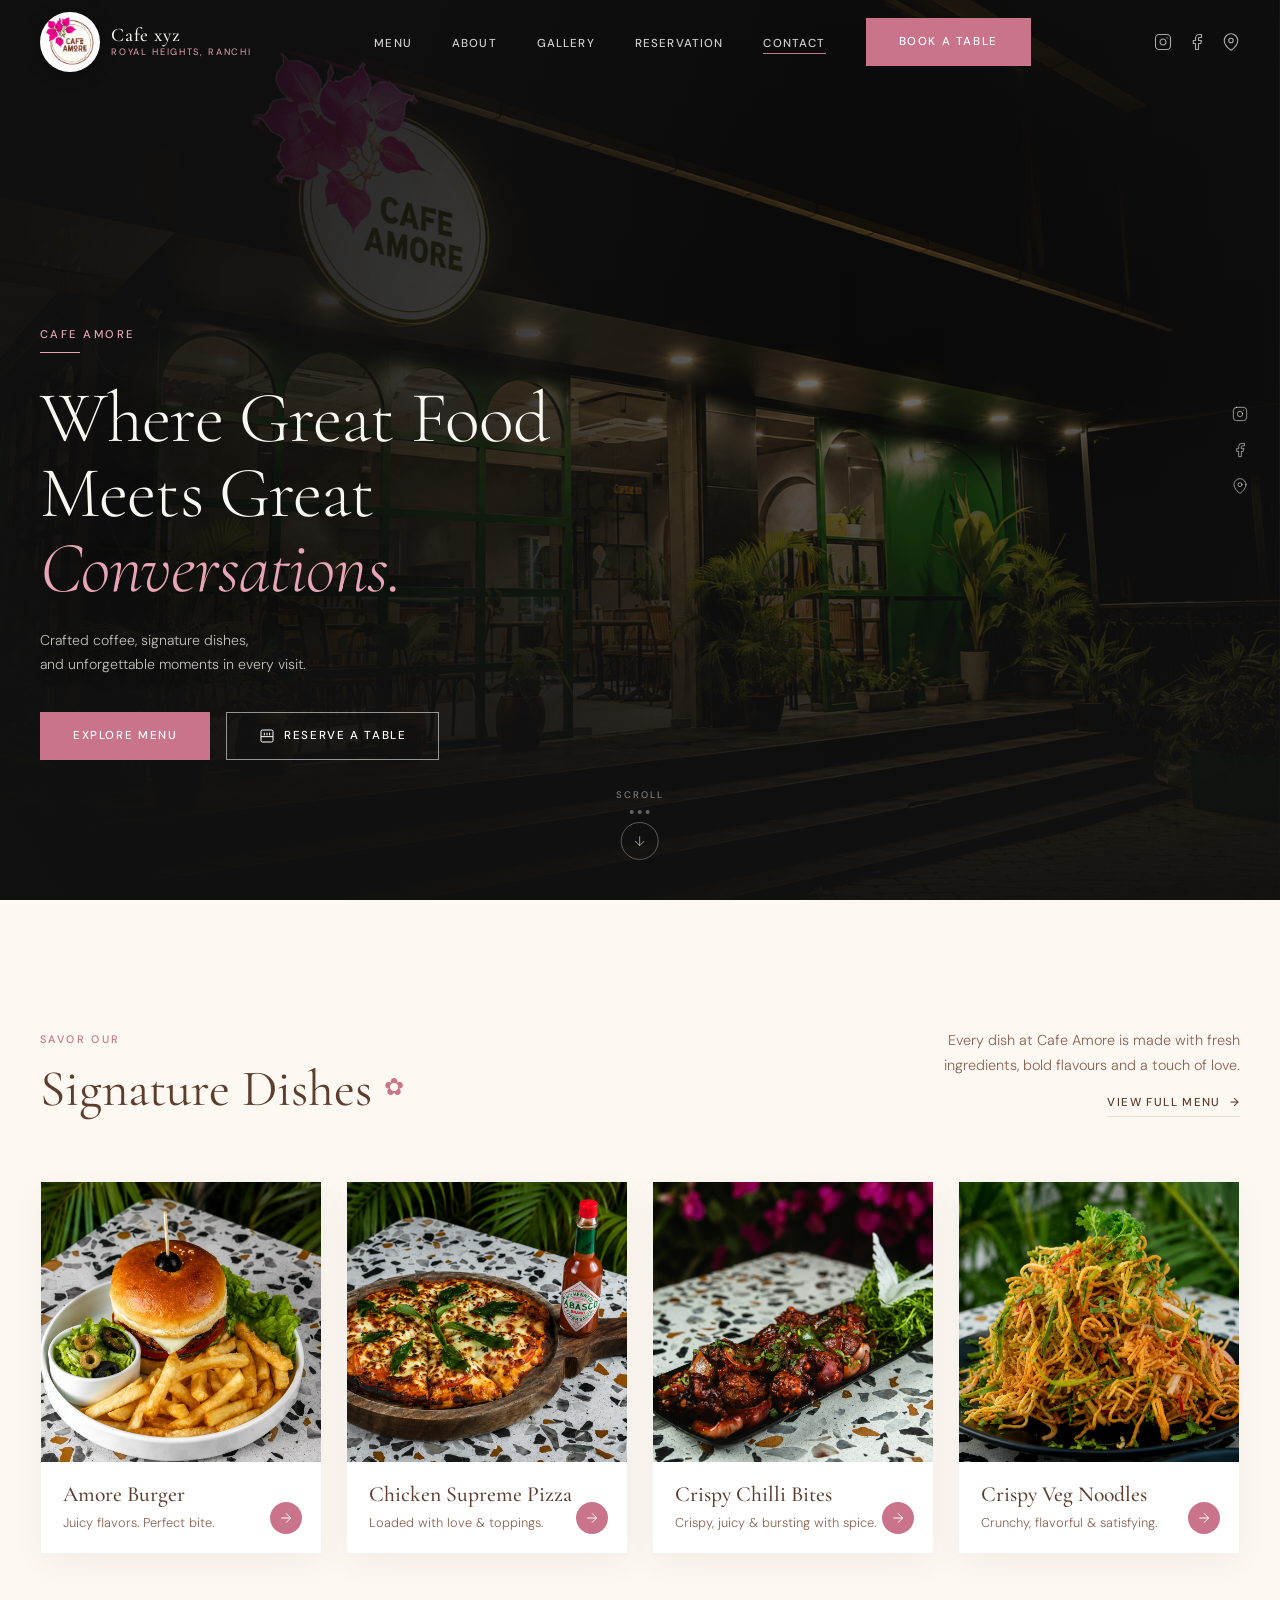
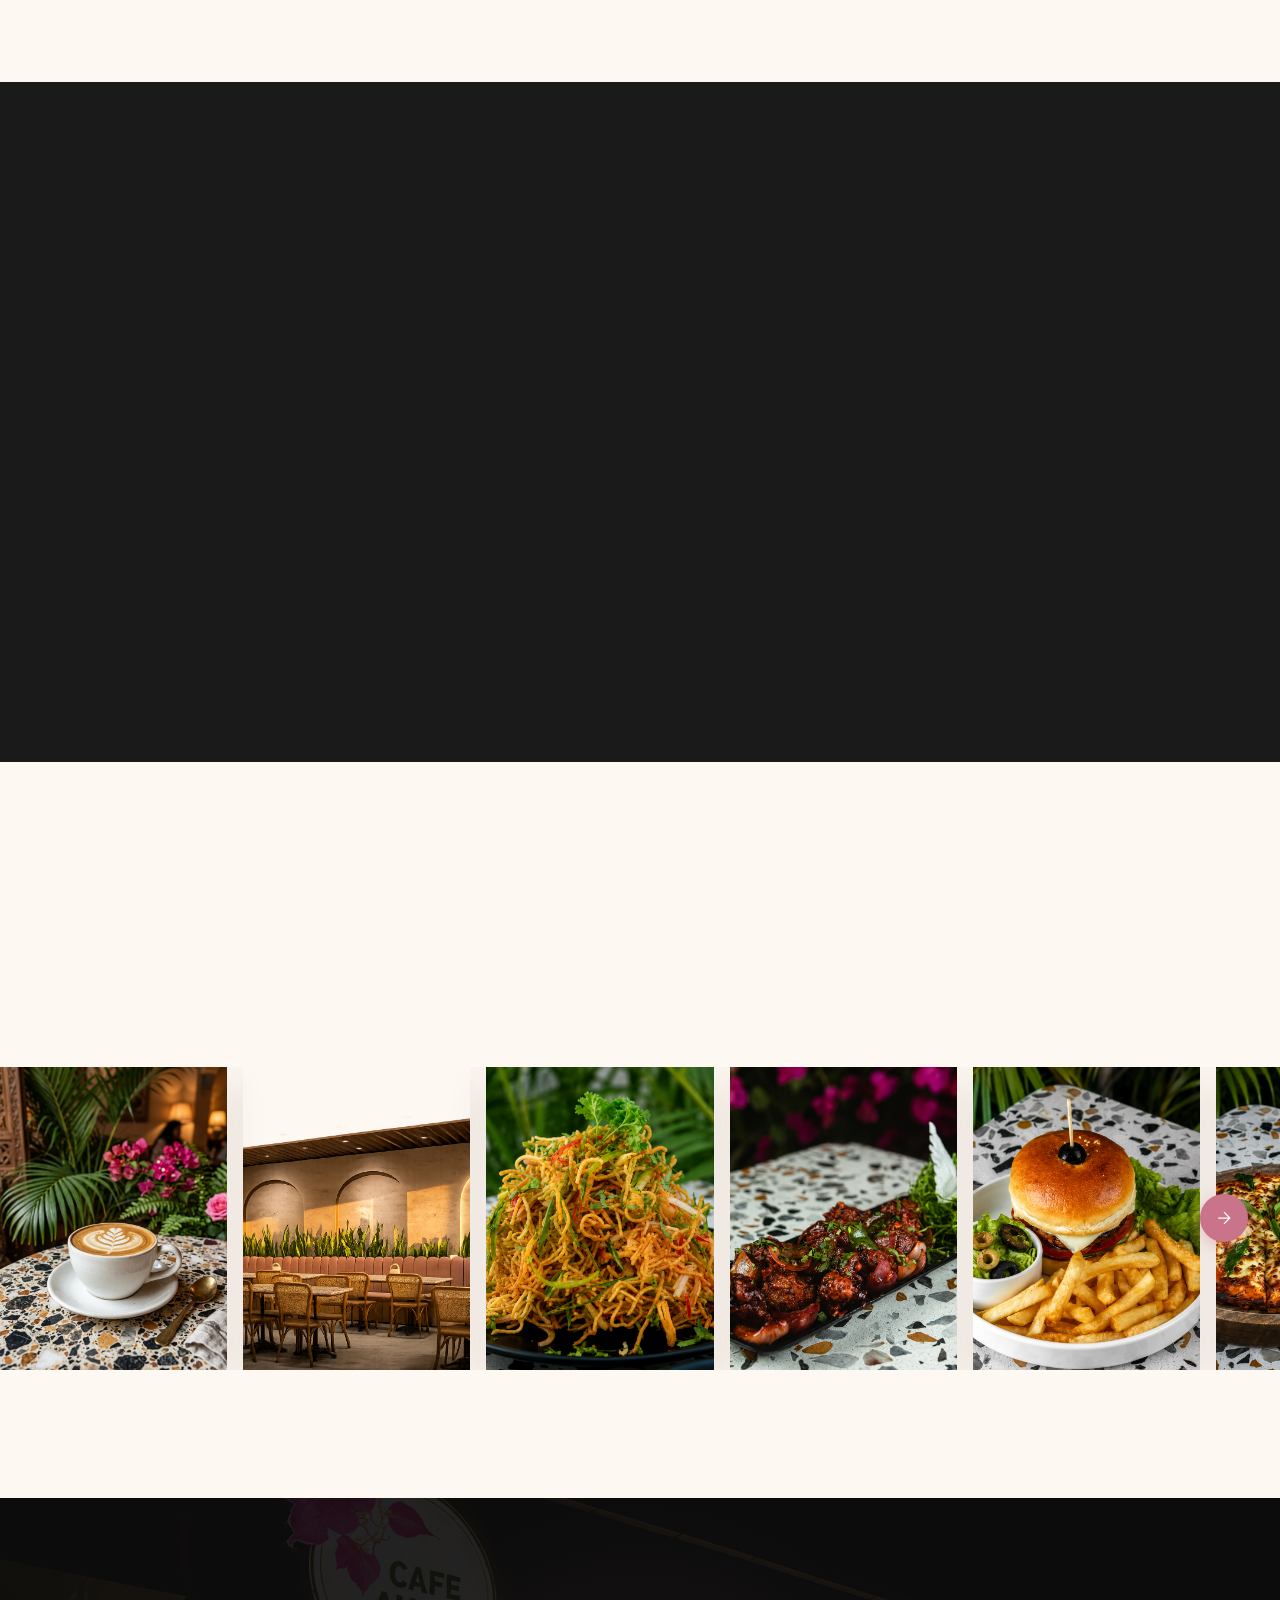
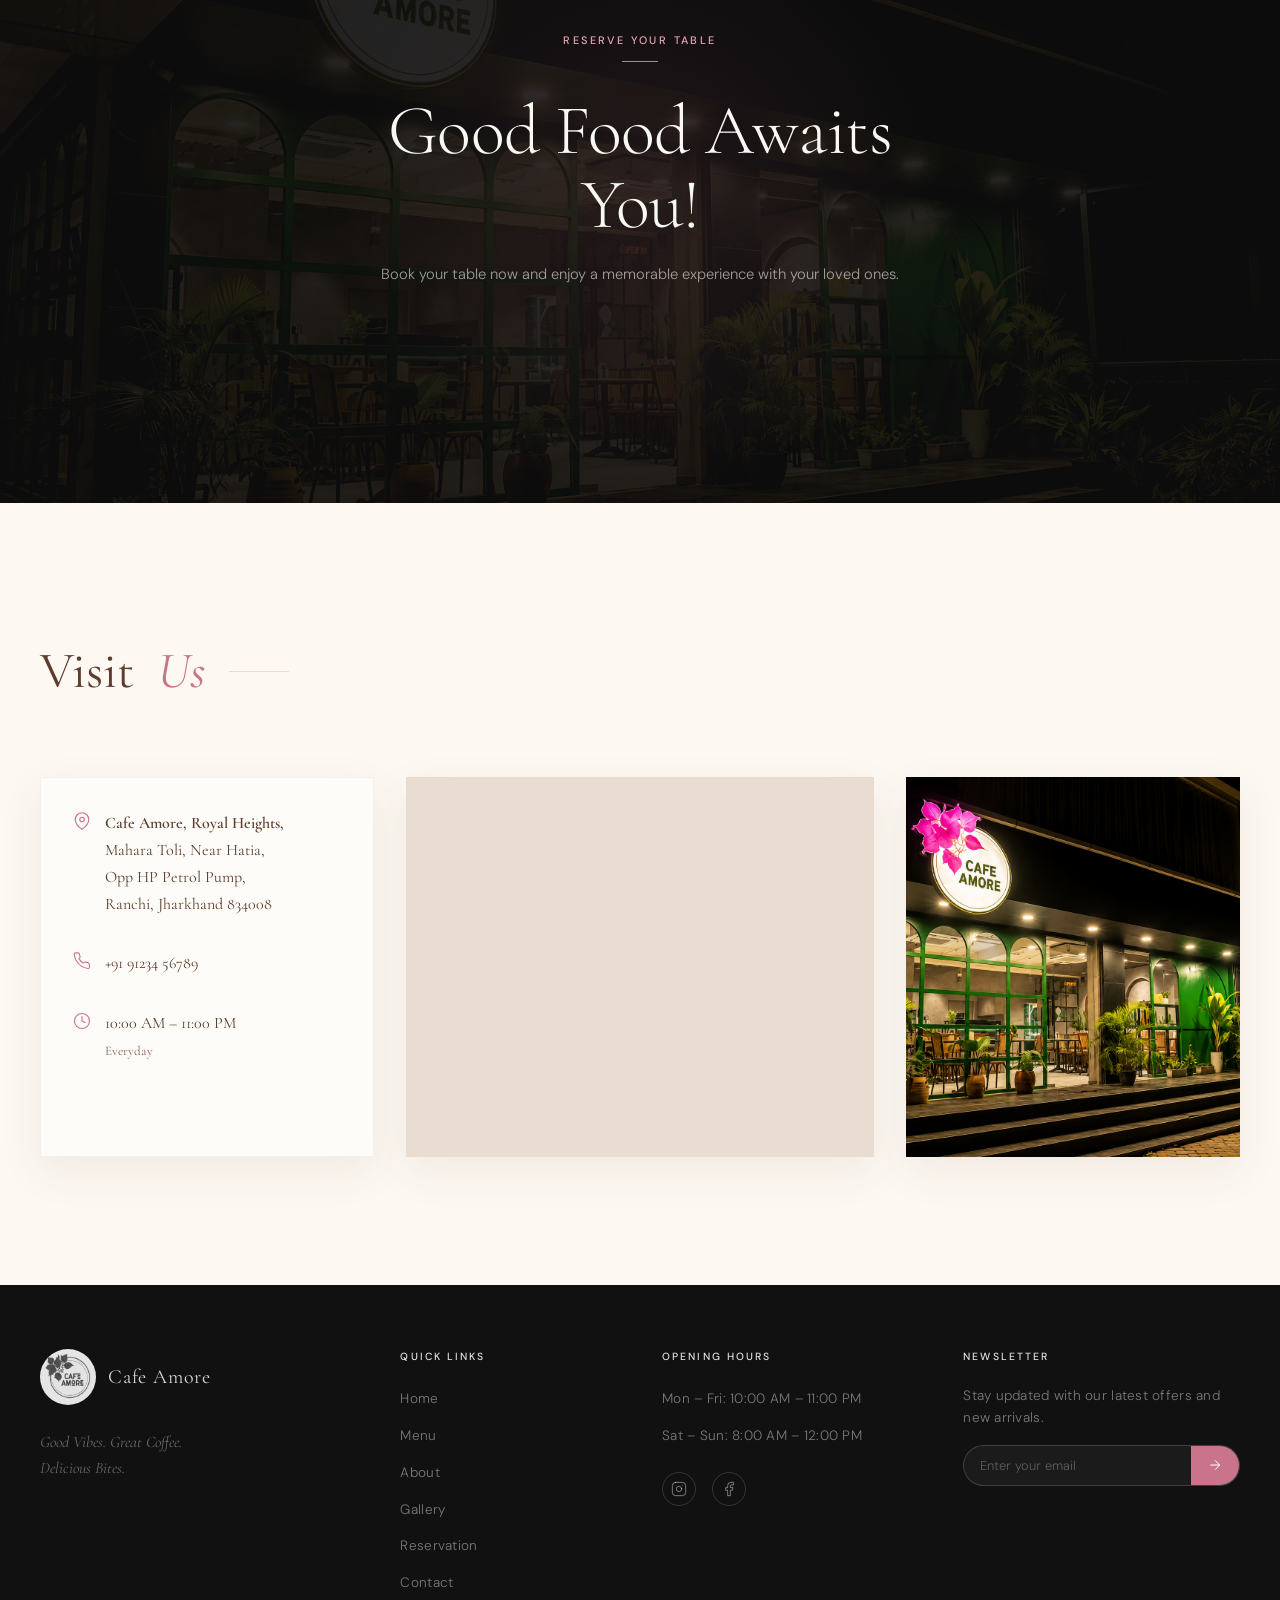
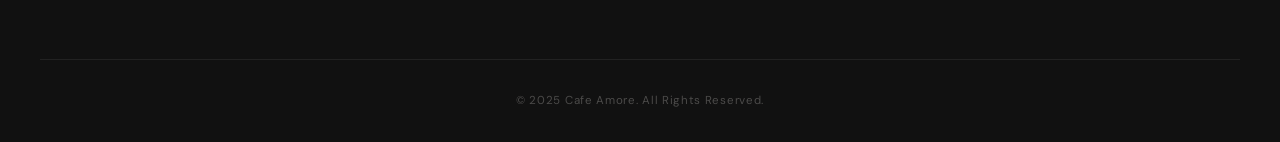
==== commit b5d49e08: "Update index.html" ====
--- a/index.html
+++ b/index.html
@@ -20,7 +20,7 @@
       <a href="index.html" class="nav-logo" aria-label="Cafe Amore Home">
         <img src="Cafe LOGO.png" alt="Cafe Amore Logo" />
         <div class="nav-logo-text">
-          <span class="nav-logo-name">Cafe Amore</span>
+          <span class="nav-logo-name">Cafe xyz</span>
           <span class="nav-logo-tagline">Royal Heights, Ranchi</span>
         </div>
       </a>
@@ -37,13 +37,13 @@
       </ul>
 
       <div class="nav-social" aria-label="Social links">
-        <a href="https://instagram.com/cafeamore.ranchi" target="_blank" rel="noopener noreferrer" aria-label="Instagram" class="nav-social-link">
+        <a href="https://instagram.com/cafexyz.ranchi" target="_blank" rel="noopener noreferrer" aria-label="Instagram" class="nav-social-link">
           <svg width="18" height="18" viewBox="0 0 24 24" fill="none" stroke="currentColor" stroke-width="1.5" stroke-linecap="round" stroke-linejoin="round"><rect x="2" y="2" width="20" height="20" rx="5" ry="5"/><path d="M16 11.37A4 4 0 1 1 12.63 8 4 4 0 0 1 16 11.37z"/><line x1="17.5" y1="6.5" x2="17.51" y2="6.5"/></svg>
         </a>
-        <a href="https://facebook.com/cafeamore" target="_blank" rel="noopener noreferrer" aria-label="Facebook" class="nav-social-link">
+        <a href="https://facebook.com/cafexyz.ranchi" target="_blank" rel="noopener noreferrer" aria-label="Facebook" class="nav-social-link">
           <svg width="18" height="18" viewBox="0 0 24 24" fill="none" stroke="currentColor" stroke-width="1.5" stroke-linecap="round" stroke-linejoin="round"><path d="M18 2h-3a5 5 0 0 0-5 5v3H7v4h3v8h4v-8h3l1-4h-4V7a1 1 0 0 1 1-1h3z"/></svg>
         </a>
-        <a href="https://maps.app.goo.gl/cafeamore" target="_blank" rel="noopener noreferrer" aria-label="Location" class="nav-social-link">
+        <a href="https://maps.app.goo.gl/cafexyz.ranchi" target="_blank" rel="noopener noreferrer" aria-label="Location" class="nav-social-link">
           <svg width="18" height="18" viewBox="0 0 24 24" fill="none" stroke="currentColor" stroke-width="1.5" stroke-linecap="round" stroke-linejoin="round"><path d="M21 10c0 7-9 13-9 13s-9-6-9-13a9 9 0 0 1 18 0z"/><circle cx="12" cy="10" r="3"/></svg>
         </a>
       </div>
